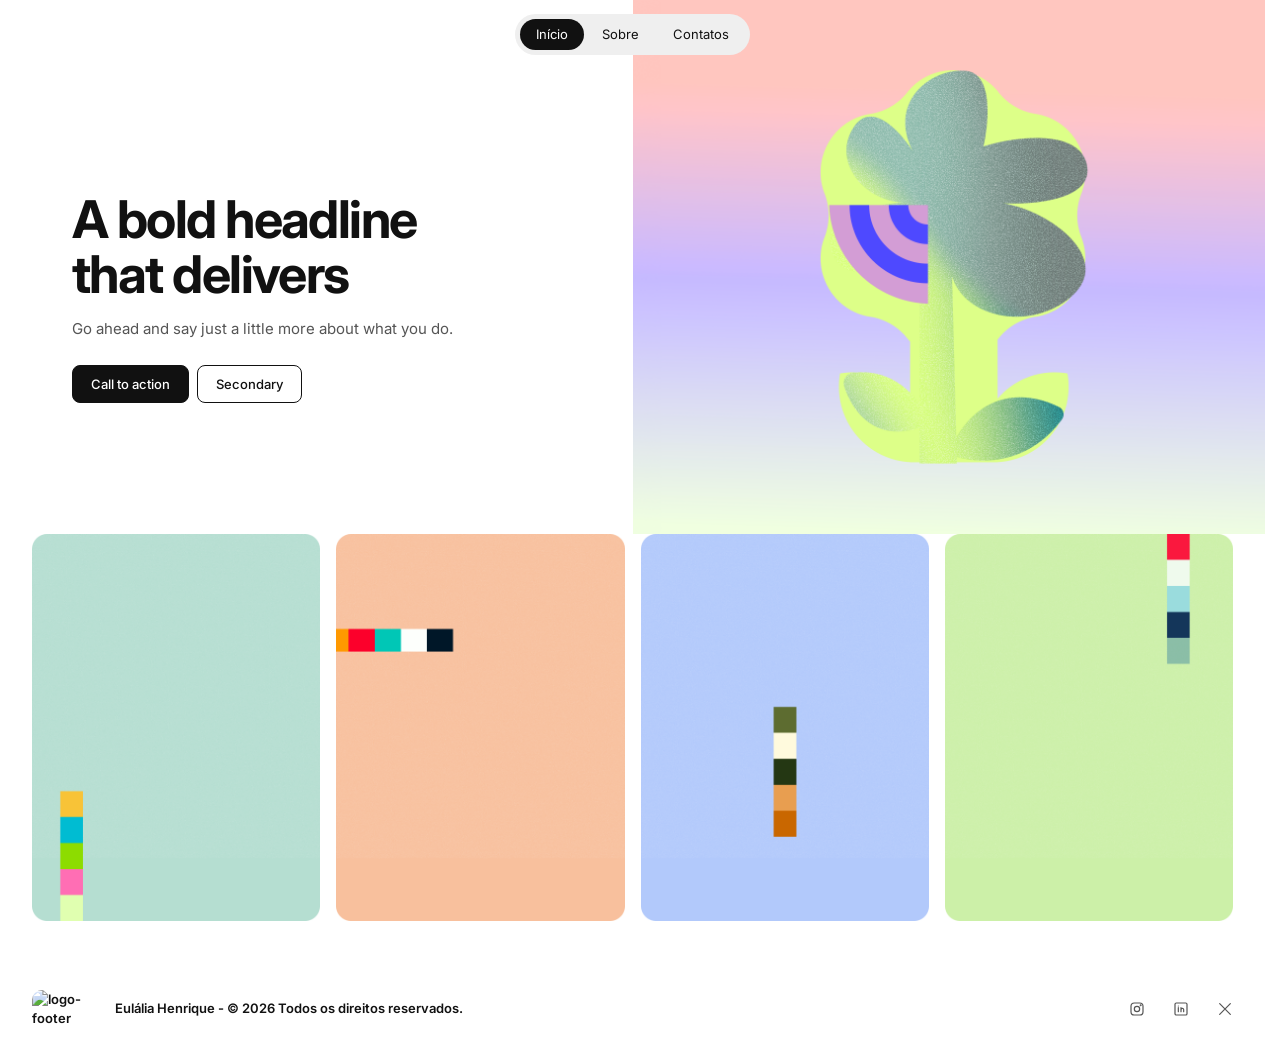
==== index.html @ 5bd8da18 "Add files via upload" ====
<!DOCTYPE html>
<html lang="pt-BR">
<head>
  <meta charset="utf-8">
  <meta name="viewport" content="width=device-width, initial-scale=1">
  <title>Início</title>
  <meta name="description" content="Namedly: um título forte, uma chamada clara e os projetos em destaque.">
  <meta name="theme-color" content="#ffffff">
  <link rel="icon" type="image/png" href="imgs/logo.png">

  <link rel="preconnect" href="https://fonts.googleapis.com">
  <link rel="preconnect" href="https://fonts.gstatic.com" crossorigin>
  <link href="https://fonts.googleapis.com/css2?family=Inter:wght@400;500;600;700&display=swap" rel="stylesheet">

  <link rel="stylesheet" href="assets/css/base.css">
  <link rel="stylesheet" href="assets/css/index.css">
</head>
<body>

  <a class="skip-link" href="#conteudo">Ir para o conteúdo</a>

  <!-- Navbar -->
  <header class="nav">
    <nav aria-label="Principal">
      <ul class="nav__list">
        <li><a class="nav__link" href="index.html" aria-current="page">Início</a></li>
        <li><a class="nav__link" href="pages/about.html">Sobre</a></li>
        <li><a class="nav__link" href="pages/landing-page.html">Contatos</a></li>
      </ul>
    </nav>
  </header>

  <main id="conteudo" lang="en">

    <!-- Hero -->
    <section class="hero">
      <div class="hero__text">
        <h1 class="heading hero__title">A bold headline that delivers</h1>
        <p class="hero__description">Go ahead and say just a little more about what you do.</p>
        <div class="actions">
          <a class="btn btn--dark" href="pages/landing-page.html">Call to action</a>
          <a class="btn btn--light" href="pages/about.html">Secondary</a>
        </div>
      </div>
      <div class="hero__art">
        <picture>
          <source media="(min-width: 1280px)" srcset="imgs/hero-art-desktop.png">
          <source media="(min-width: 800px)" srcset="imgs/hero-art-tablet.png">
          <img src="imgs/hero-art-mobile.png" width="750" height="596" fetchpriority="high" alt="Ilustração de flor">
        </picture>
      </div>
    </section>
    <!-- Cards -->
        <ul class="cards" aria-label="Projetos">
      <li class="card">
        <picture>
          <source media="(min-width: 1280px)" srcset="imgs/card-1-desktop.png" width="610" height="820">
          <source media="(min-width: 800px)" srcset="imgs/card-1-tablet.png" width="1400" height="522">
          <img src="imgs/card-1-mobile.png" width="674" height="390" loading="lazy" decoding="async" alt="">
        </picture>
      </li>
      <li class="card">
        <picture>
          <source media="(min-width: 1280px)" srcset="imgs/card-2-desktop.png" width="610" height="820">
          <source media="(min-width: 800px)" srcset="imgs/card-2-tablet.png" width="1400" height="586">
          <img src="imgs/card-2-mobile.png" width="674" height="402" loading="lazy" decoding="async" alt="">
        </picture>
      </li>
      <li class="card">
        <picture>
          <source media="(min-width: 1280px)" srcset="imgs/card-3-desktop.png" width="610" height="820">
          <source media="(min-width: 800px)" srcset="imgs/card-3-tablet.png" width="1400" height="514">
          <img src="imgs/card-3-mobile.png" width="674" height="442" loading="lazy" decoding="async" alt="">
        </picture>
      </li>
      <li class="card">
        <picture>
          <source media="(min-width: 1280px)" srcset="imgs/card-4-desktop.png" width="610" height="820">
          <source media="(min-width: 800px)" srcset="imgs/card-4-tablet.png" width="1400" height="490">
          <img src="imgs/card-4-mobile.png" width="674" height="422" loading="lazy" decoding="async" alt="">
        </picture>
      </li>
    </ul>

  </main>

  <!-- Rodapé -->
  <footer class="footer">
    <a class="footer__brand" href="index.html">
      <img src="imgs/logo.png" class="logo-footer" alt="logo-footer">
      <p>Eulália Henrique - © 2026 Todos os direitos reservados.</p>
    </a>

    <nav class="footer__social" aria-label="Redes sociais">
      <a href="#" aria-label="Instagram">
        <svg viewBox="0 0 24 24" aria-hidden="true" focusable="false"><rect x="3" y="3" width="18" height="18" rx="5"/><circle cx="12" cy="12" r="4"/><circle cx="17.5" cy="6.5" r=".6"/></svg>
      </a>
      <a href="#" aria-label="LinkedIn">
        <svg viewBox="0 0 24 24" aria-hidden="true" focusable="false"><rect x="3" y="3" width="18" height="18" rx="2"/><path d="M8 10v6M8 7.5v.01M12 16v-6m0 3c0-2 4-3 4 0v3"/></svg>
      </a>
      <a href="#" aria-label="X">
        <svg viewBox="0 0 24 24" aria-hidden="true" focusable="false"><path d="M4 4l16 16M20 4L4 20"/></svg>
      </a>
    </nav>
  </footer>

</body>
</html>
---- assets/css/base.css ----
/* ==========================================================================
   BASE · estilos compartilhados por todas as páginas
   Conteúdo: variáveis, reset, navbar, botões e rodapé
   ========================================================================== */


/* 1. Variáveis
   ========================================================================== */
:root {
  --color-ink: #111;
  --color-muted: #555;
  --color-line: #e3e3e3;
  --color-pill: #efefef;
  --color-white: #fff;
  --color-focus: #5b5bf0;

  --font-base: "Inter", system-ui, sans-serif;

  --radius-sm: 6px;
  --radius-md: 12px;
  --radius-pill: 999px;

  --nav-height: 69px;
  --container: 90rem;

  /* Paleta de apoio (usada nas páginas) */
  --color-sage: #f3fae6;
  --color-coral: #f0948a;
  --color-ink-soft: #333;
}


/* 2. Reset e elementos globais
   ========================================================================== */
*,
*::before,
*::after {
  box-sizing: border-box;
}

* {
  margin: 0;
}

/* Reserva o espaço da barra de rolagem em todas as páginas,
   assim a navbar não muda de lugar quando a página não tem rolagem */
html {
  scrollbar-gutter: stable;
  -webkit-text-size-adjust: 100%;
  text-size-adjust: 100%;
}

body {
  font-family: var(--font-base);
  color: var(--color-ink);
  background: var(--color-white);
  line-height: 1.5;
}

a {
  color: inherit;
}

img {
  max-width: 100%;
  height: auto;
}

:focus-visible {
  outline: 2px solid var(--color-focus);
  outline-offset: 2px;
}

/* Títulos de destaque: o texto quebra em linhas equilibradas, sem precisar de <br> */
.heading {
  font-weight: 700;
  letter-spacing: -0.03em;
  line-height: 1.05;
  text-wrap: balance;
}


/* 3. Navbar
   ========================================================================== */
.nav {
  position: sticky;
  top: 0;
  z-index: 10;
  display: flex;
  align-items: center;
  justify-content: center;
  height: var(--nav-height); /* altura fixa: o resto da página usa este valor */
}

.nav__list {
  display: flex;
  gap: 2px;
  padding: 5px;
  list-style: none;
  background: var(--color-pill);
  border-radius: var(--radius-pill);
}

.nav__link {
  display: block;
  padding: 6px 16px;
  font-size: 0.8125rem;
  text-decoration: none;
  border-radius: var(--radius-pill);
  transition: background 0.15s;
}

.nav__link:hover {
  background: var(--color-white);
}

.nav__link[aria-current="page"] {
  color: var(--color-white);
  background: var(--color-ink);
}


/* 4. Botões
   ========================================================================== */
.actions {
  display: flex;
  flex-wrap: wrap;
  gap: 8px;
}

.btn {
  display: inline-block;
  padding: 10px 18px;
  font: 500 0.8125rem var(--font-base);
  text-decoration: none;
  border: 1px solid var(--color-ink);
  border-radius: 8px;
  cursor: pointer;
  transition: background 0.15s, color 0.15s, transform 0.15s;
}

.btn:active {
  transform: translateY(1px);
}

.btn--dark {
  color: var(--color-white);
  background: var(--color-ink);
}

.btn--dark:hover {
  background: var(--color-ink-soft);
}

.btn--light {
  background: var(--color-white);
}

.btn--light:hover {
  background: var(--color-pill);
}


/* 5. Rodapé
   ========================================================================== */
.footer {
  display: flex;
  align-items: center;
  justify-content: space-between;
  width: 100%;
  max-width: var(--container);
  margin-inline: auto;
  padding: 20px 32px;
  font-size: 0.8125rem;
}

.footer__brand {
  display: flex;
  align-items: center;
  gap: 8px;
  font-weight: 600;
  text-decoration: none;
}

.footer__social {
  display: flex;
  gap: 4px;
  margin-right: -12px; /* alinha o ícone (não a área de toque) com a borda do conteúdo */
}

/* Área de toque de 40px para cada ícone */
.footer__social a {
  display: grid;
  place-items: center;
  width: 40px;
  height: 40px;
  border-radius: 50%;
  transition: background 0.15s;
}

.footer__social a:hover {
  background: var(--color-pill);
}

.footer__social svg {
  display: block;
  width: 16px;
  height: 16px;
  fill: none;
  stroke: var(--color-muted);
  stroke-width: 1.8;
  stroke-linecap: round;
  stroke-linejoin: round;
}

.footer__social a:hover svg {
  stroke: var(--color-ink);
}

.logo-footer {

  max-width: 100%;
  width: 75px;
  border-radius: 10px;

}

/* 6. Acessibilidade
   ========================================================================== */
/* Link "pular para o conteúdo": aparece só quando recebe foco do teclado */
.skip-link {
  position: absolute;
  top: 8px;
  left: 8px;
  z-index: 20;
  padding: 8px 14px;
  font-size: 0.8125rem;
  color: var(--color-white);
  background: var(--color-ink);
  border-radius: 8px;
  transform: translateY(-200%);
}

.skip-link:focus {
  transform: none;
}

/* Texto lido por leitores de tela, invisível na tela */
.visually-hidden {
  position: absolute;
  width: 1px;
  height: 1px;
  overflow: hidden;
  clip-path: inset(50%);
  white-space: nowrap;
}


/* 7. Responsivo
   ========================================================================== */
@media (max-width: 799px) {
  .footer {
    flex-direction: column;
    align-items: flex-start;
    gap: 14px;
    padding: 20px 20px 28px;
  }

  .footer__social {
    margin: 0 0 0 -12px;
  }
}

@media (prefers-reduced-motion: reduce) {
  * {
    transition: none !important;
  }
}
---- assets/css/index.css ----
/* ==========================================================================
   INDEX · página principal
   ========================================================================== */


/* 1. Hero
   ========================================================================== */
.hero {
  display: grid;
  grid-template-columns: 1fr 1fr;
  min-height: 420px;
  margin-top: calc(var(--nav-height) * -1); /* imagem passa por baixo da navbar */
}

.hero__text {
  align-self: center;
  padding: 110px 48px 48px 72px;
}

.hero__title {
  max-width: 9em;
  font-size: clamp(2.125rem, 4.2vw, 3.25rem);
}

.hero__description {
  max-width: 24rem;
  margin: 16px 0 24px;
  font-size: 0.9375rem;
  color: var(--color-muted);
  text-wrap: pretty;
}

.hero__art {
  overflow: hidden;
}

.hero__art picture {
  display: contents; /* a imagem se comporta como filha direta do .hero__art */
}

.hero__art img {
  display: block;
  width: 100%;
  height: 100%;
  object-fit: cover;
}


/* 2. Chamada (call to action)
   ========================================================================== */
.cta {
  padding: 80px 24px 64px;
  text-align: center;
}

.cta__title {
  max-width: 9em;
  margin-inline: auto;
  font-size: clamp(1.875rem, 4vw, 2.75rem);
}

.cta__description {
  max-width: 24rem;
  margin: 14px auto 22px;
  font-size: 0.9375rem;
  color: var(--color-muted);
  text-wrap: pretty;
}

.cta .actions {
  justify-content: center;
}


/* 3. Cards (cada card é uma imagem própria: desktop, tablet e mobile)
   ========================================================================== */
.cards {
  display: grid;
  grid-template-columns: repeat(4, 1fr);
  gap: 16px;
  max-width: var(--container);
  margin-inline: auto;
  padding: 0 32px 48px;
  list-style: none;
}

.card img {
  display: block;
  width: 100%;
  height: auto;
}


/* 4. Responsivo (mesmos pontos de quebra do Figma)
   Tablet: 800px a 1279px · Mobile: até 799px
   ========================================================================== */
@media (max-width: 1279px) {
  .hero {
    grid-template-columns: 1fr;
    min-height: 0;
    text-align: center;
  }

  .hero__art {
    order: -1;
  }

  .hero__art img {
    height: auto;
  }

  .hero__text {
    padding: 36px 24px;
  }

  .hero__title,
  .hero__description {
    margin-inline: auto;
  }

  .hero .actions {
    justify-content: center;
  }

  .cards {
    grid-template-columns: 1fr;
  }
}

@media (max-width: 799px) {
  .cards {
    padding-inline: 20px;
  }
}
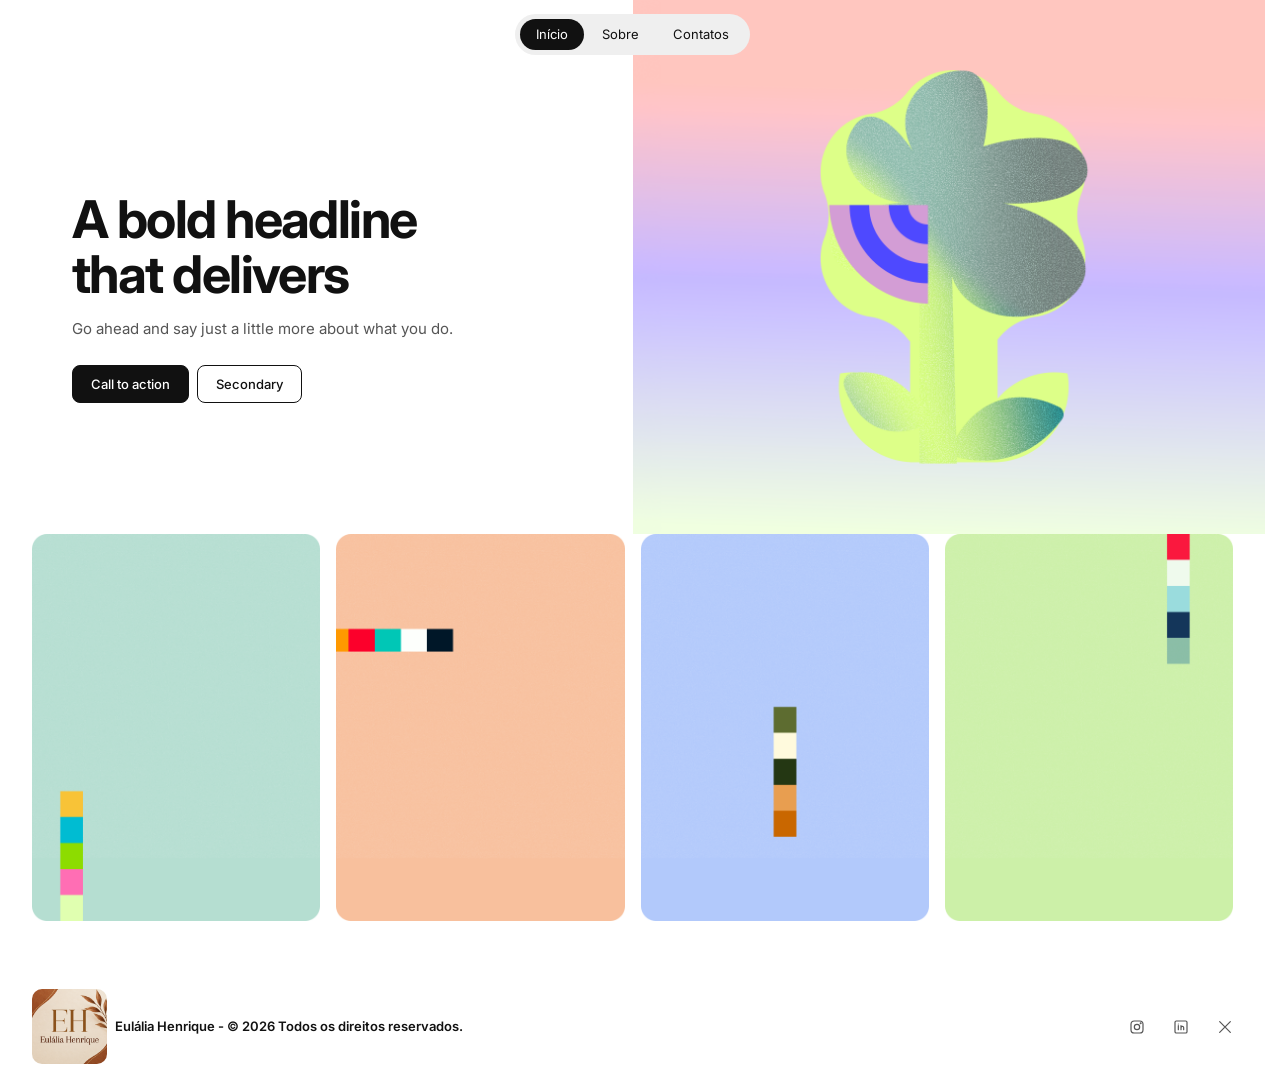
==== commit cd4c286b: "Fix logo image filename in footer" ====
--- a/index.html
+++ b/index.html
@@ -87,7 +87,7 @@
   <!-- Rodapé -->
   <footer class="footer">
     <a class="footer__brand" href="index.html">
-      <img src="imgs/logo.png" class="logo-footer" alt="logo-footer">
+      <img src="imgs/Logo.png" class="logo-footer" alt="logo-footer">
       <p>Eulália Henrique - © 2026 Todos os direitos reservados.</p>
     </a>
 
